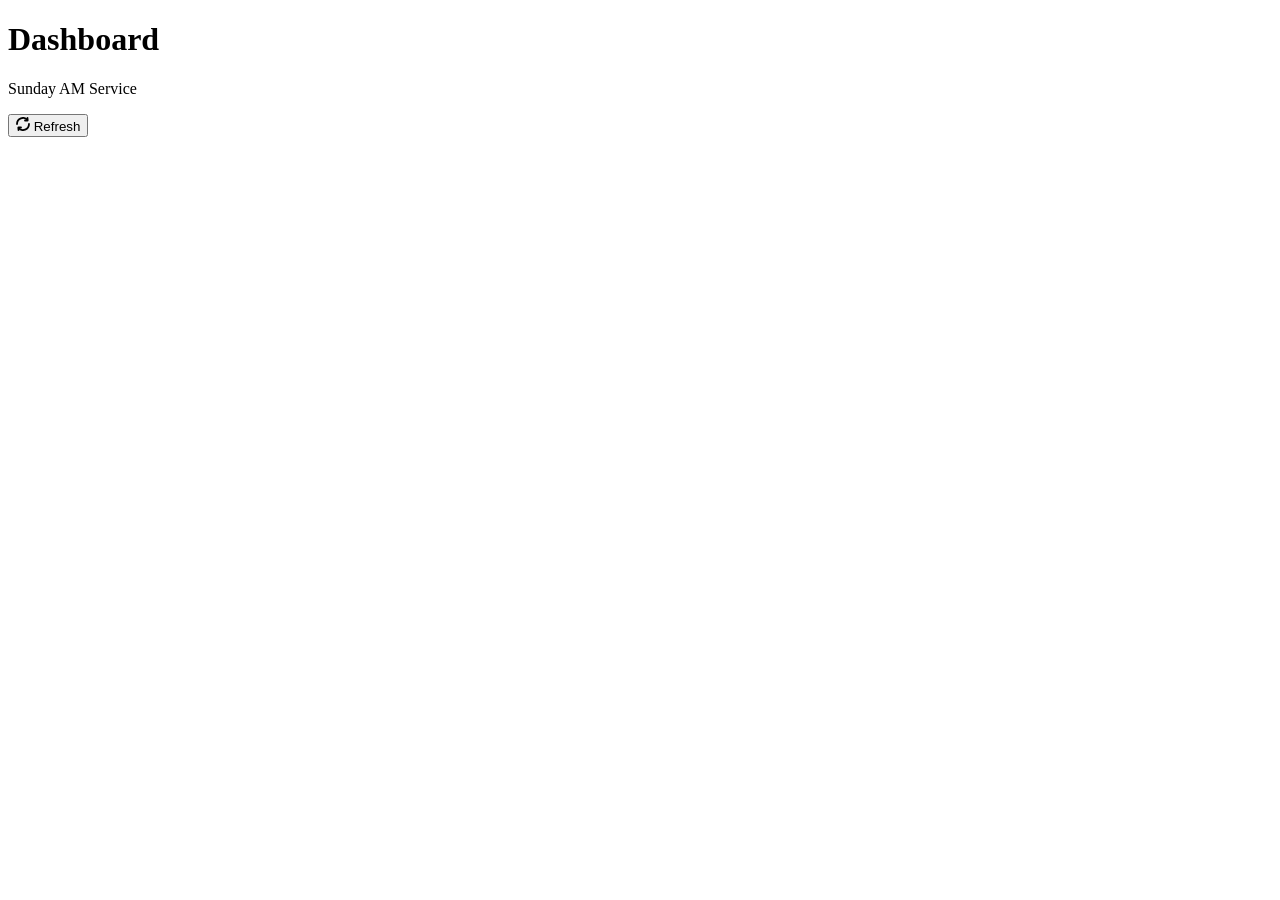
==== public/index.html @ e09a5e99 "feat: Grace Gate Check-In web companion Multi-page web app for church children's check-in management" ====
<!DOCTYPE html>
<html lang="en">
<head>
  <meta charset="UTF-8">
  <meta name="viewport" content="width=device-width, initial-scale=1.0">
  <title>Dashboard — Church Check-In</title>
  <link rel="preconnect" href="https://fonts.googleapis.com">
  <link rel="preconnect" href="https://fonts.gstatic.com" crossorigin>
  <link href="https://fonts.googleapis.com/css2?family=Inter:wght@400;500;600;700&display=swap" rel="stylesheet">
  <link rel="stylesheet" href="/css/common.css">
</head>
<body>
  <div class="app-layout">
    <div id="nav-container"></div>

    <div class="main-content">
      <div class="page-header">
        <div>
          <h1>Dashboard</h1>
          <p class="subtitle" id="dashboard-subtitle">Sunday AM Service</p>
        </div>
        <div class="page-header-actions">
          <button class="btn btn-secondary btn-sm" id="refreshBtn">
            <svg width="14" height="14" viewBox="0 0 14 14" fill="none" stroke="currentColor" stroke-width="1.8" stroke-linecap="round" stroke-linejoin="round">
              <path d="M1 7a6 6 0 0 1 10.5-4"/>
              <path d="M13 7a6 6 0 0 1-10.5 4"/>
              <path d="M11.5 1v2.5H9"/>
              <path d="M2.5 13v-2.5H5"/>
            </svg>
            Refresh
          </button>
        </div>
      </div>

      <!-- Stat Cards -->
      <div class="stat-cards" id="stat-cards"></div>

      <!-- Room Breakdown -->
      <div class="card mb-4" id="room-breakdown" style="margin-bottom: 20px;"></div>

      <!-- Bottom grid: Code Lookup + Activity Feed -->
      <div class="grid-2" style="align-items: start;">
        <div class="card" id="code-lookup"></div>
        <div class="card" id="activity-feed"></div>
      </div>
    </div>
  </div>

  <script src="/js/common.js"></script>
  <script src="/js/nav.js"></script>
  <script src="/js/dashboard.js"></script>
</body>
</html>
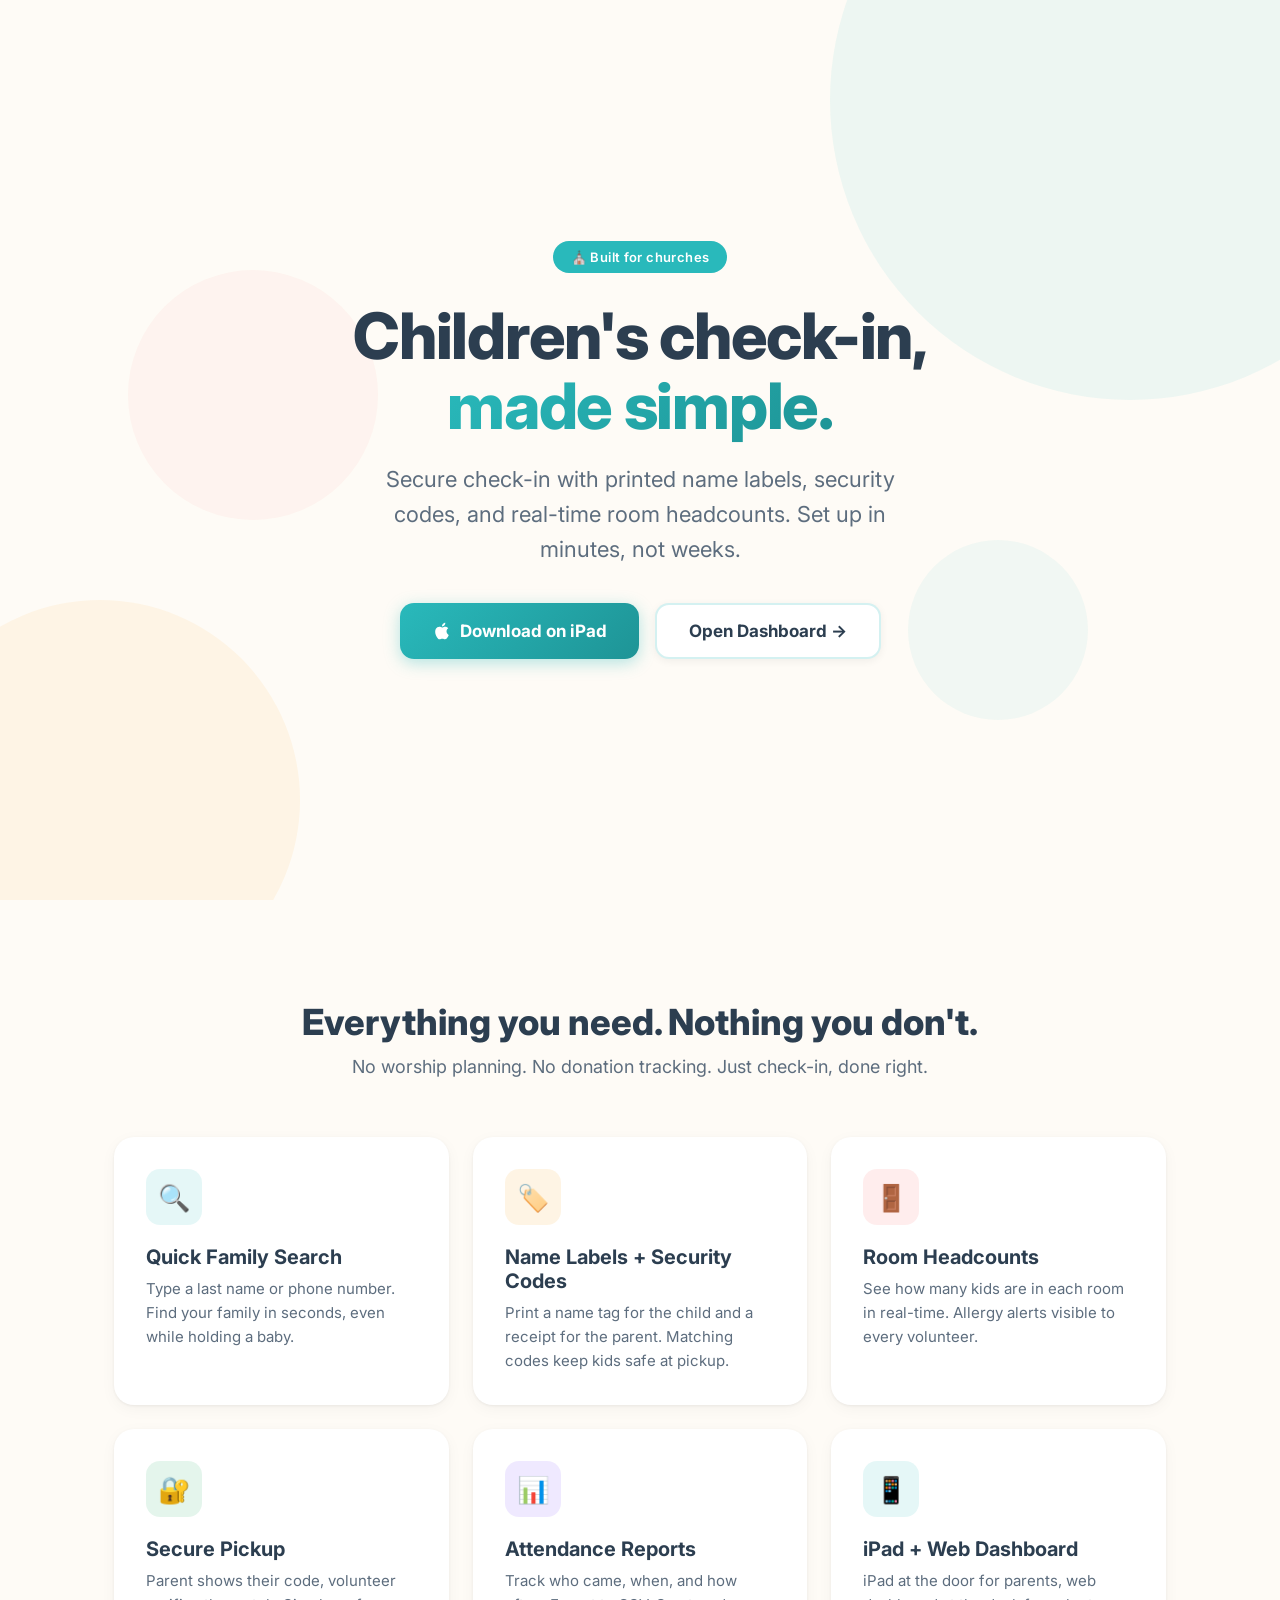
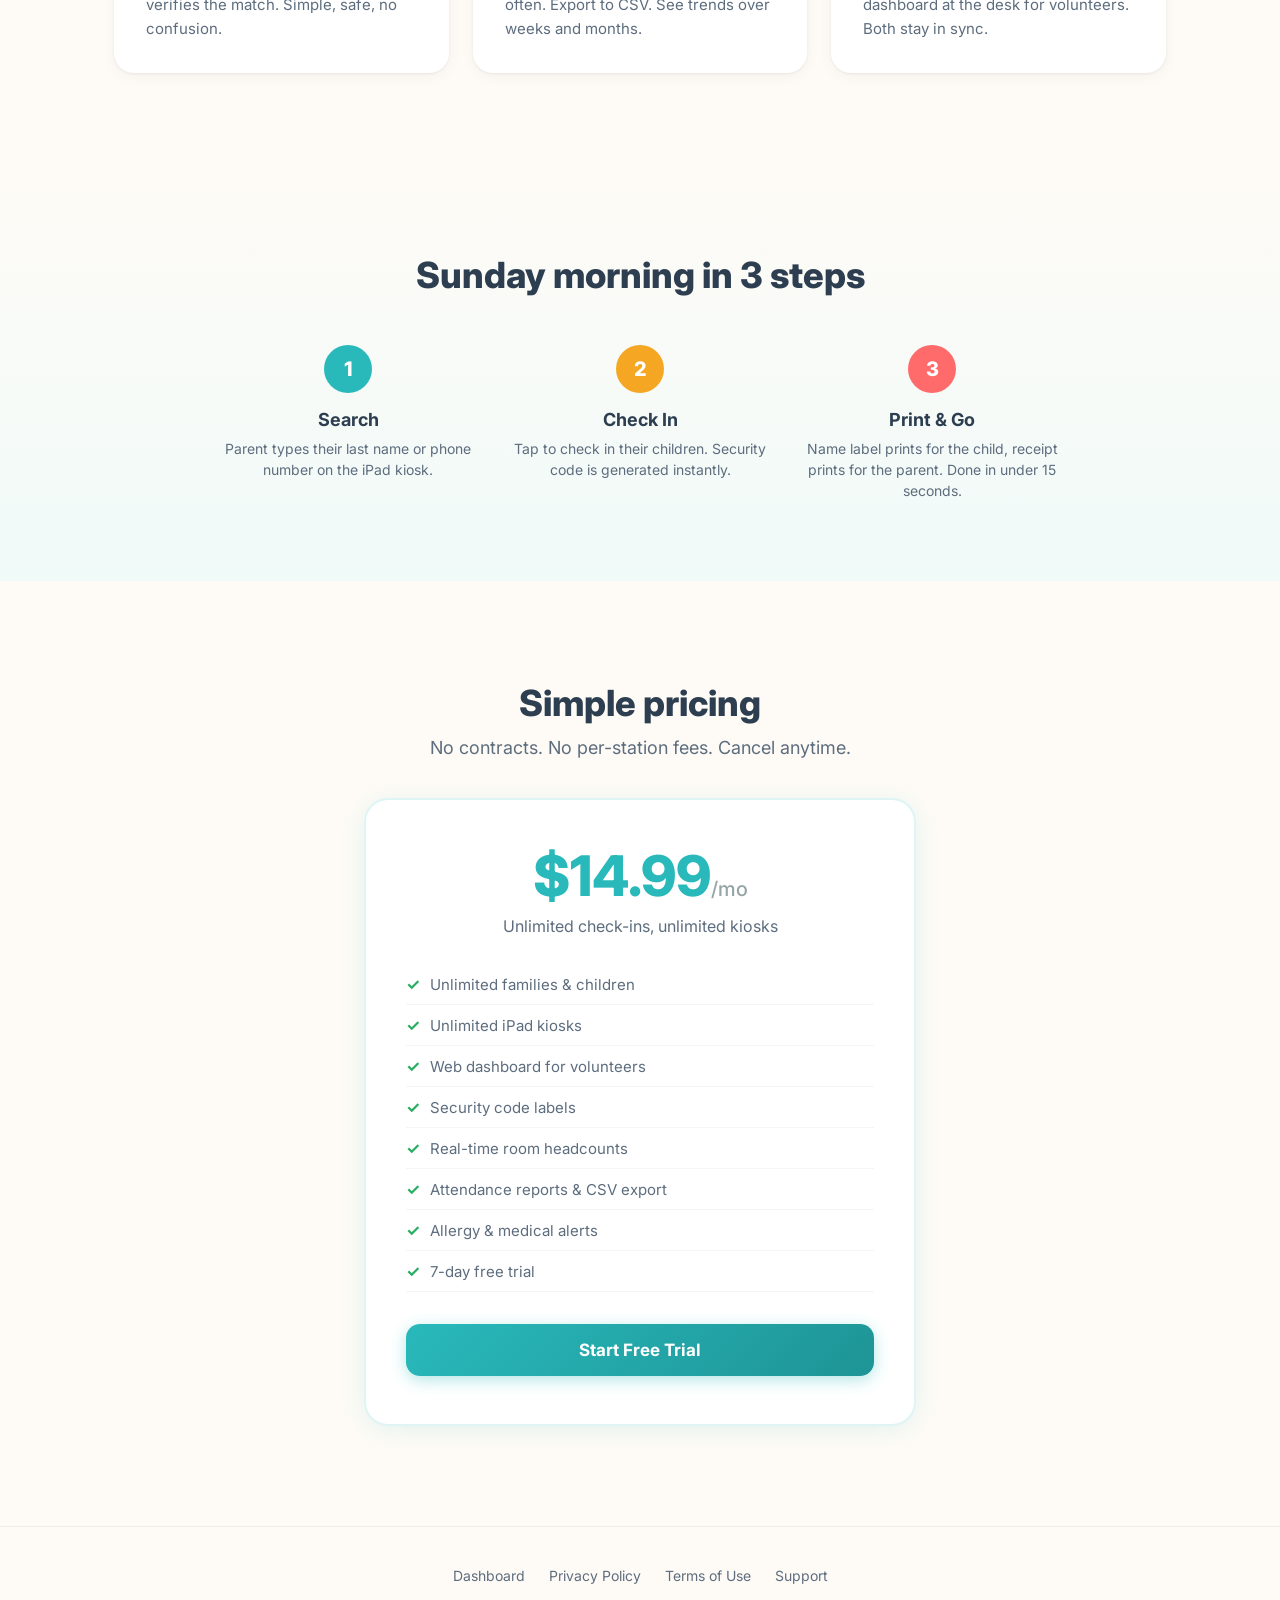
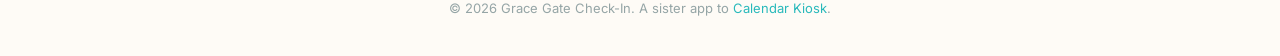
==== commit 5b7aaa89: "fix: rename index.html to dashboard.html, landing page becomes index.html Cloudflare serves index.ht" ====
--- a/public/index.html
+++ b/public/index.html
@@ -1,53 +1,497 @@
 <!DOCTYPE html>
 <html lang="en">
 <head>
-  <meta charset="UTF-8">
-  <meta name="viewport" content="width=device-width, initial-scale=1.0">
-  <title>Dashboard — Church Check-In</title>
-  <link rel="preconnect" href="https://fonts.googleapis.com">
-  <link rel="preconnect" href="https://fonts.gstatic.com" crossorigin>
-  <link href="https://fonts.googleapis.com/css2?family=Inter:wght@400;500;600;700&display=swap" rel="stylesheet">
-  <link rel="stylesheet" href="/css/common.css">
+<meta charset="utf-8">
+<meta name="viewport" content="width=device-width, initial-scale=1">
+<title>Grace Gate Check-In — Simple Children's Check-In for Churches</title>
+<link href="https://fonts.googleapis.com/css2?family=Inter:wght@400;500;600;700;800&display=swap" rel="stylesheet">
+<style>
+  :root {
+    --primary: #29B9BB;
+    --primary-dark: #1E9496;
+    --secondary: #F5A623;
+    --coral: #FF6B6B;
+    --bg: #FEFBF6;
+    --surface: #FFFFFF;
+    --text: #2C3E50;
+    --text-secondary: #5D6D7E;
+    --text-muted: #95A5A6;
+    --success: #27AE60;
+  }
+
+  * { margin: 0; padding: 0; box-sizing: border-box; }
+
+  body {
+    font-family: 'Inter', -apple-system, sans-serif;
+    background: var(--bg);
+    color: var(--text);
+    overflow-x: hidden;
+  }
+
+  /* ===== Hero ===== */
+  .hero {
+    position: relative;
+    min-height: 100vh;
+    display: flex;
+    align-items: center;
+    justify-content: center;
+    text-align: center;
+    padding: 40px 24px;
+    overflow: hidden;
+  }
+
+  .hero-bg {
+    position: absolute;
+    inset: 0;
+    z-index: 0;
+  }
+
+  .hero-bg .circle {
+    position: absolute;
+    border-radius: 50%;
+    opacity: 0.08;
+  }
+
+  .hero-bg .c1 { width: 600px; height: 600px; background: var(--primary); top: -200px; right: -150px; }
+  .hero-bg .c2 { width: 400px; height: 400px; background: var(--secondary); bottom: -100px; left: -100px; }
+  .hero-bg .c3 { width: 250px; height: 250px; background: var(--coral); top: 30%; left: 10%; opacity: 0.05; }
+  .hero-bg .c4 { width: 180px; height: 180px; background: var(--primary); bottom: 20%; right: 15%; opacity: 0.06; }
+
+  .hero-content {
+    position: relative;
+    z-index: 1;
+    max-width: 700px;
+  }
+
+  .hero-badge {
+    display: inline-flex;
+    align-items: center;
+    gap: 8px;
+    padding: 8px 18px;
+    background: var(--primary);
+    color: white;
+    border-radius: 30px;
+    font-size: 13px;
+    font-weight: 600;
+    letter-spacing: 0.03em;
+    margin-bottom: 28px;
+  }
+
+  .hero h1 {
+    font-size: clamp(40px, 6vw, 64px);
+    font-weight: 800;
+    line-height: 1.1;
+    margin-bottom: 20px;
+    letter-spacing: -0.02em;
+  }
+
+  .hero h1 .highlight {
+    background: linear-gradient(135deg, var(--primary), var(--primary-dark));
+    -webkit-background-clip: text;
+    -webkit-text-fill-color: transparent;
+    background-clip: text;
+  }
+
+  .hero p {
+    font-size: clamp(18px, 2.5vw, 22px);
+    color: var(--text-secondary);
+    line-height: 1.6;
+    margin-bottom: 36px;
+    max-width: 560px;
+    margin-left: auto;
+    margin-right: auto;
+  }
+
+  .hero-actions {
+    display: flex;
+    gap: 16px;
+    justify-content: center;
+    flex-wrap: wrap;
+  }
+
+  .btn {
+    display: inline-flex;
+    align-items: center;
+    gap: 8px;
+    padding: 16px 32px;
+    border-radius: 14px;
+    font-size: 17px;
+    font-weight: 700;
+    font-family: inherit;
+    text-decoration: none;
+    border: none;
+    cursor: pointer;
+    transition: transform 0.2s, box-shadow 0.2s;
+  }
+
+  .btn:hover { transform: translateY(-2px); }
+
+  .btn-primary {
+    background: linear-gradient(135deg, var(--primary), var(--primary-dark));
+    color: white;
+    box-shadow: 0 4px 16px rgba(41, 185, 187, 0.35);
+  }
+
+  .btn-primary:hover { box-shadow: 0 6px 24px rgba(41, 185, 187, 0.45); }
+
+  .btn-secondary {
+    background: var(--surface);
+    color: var(--text);
+    border: 2px solid rgba(41, 185, 187, 0.2);
+    box-shadow: 0 2px 8px rgba(0,0,0,0.06);
+  }
+
+  .btn-secondary:hover { border-color: var(--primary); }
+
+  /* ===== Features ===== */
+  .features {
+    padding: 100px 24px;
+    max-width: 1100px;
+    margin: 0 auto;
+  }
+
+  .features-header {
+    text-align: center;
+    margin-bottom: 60px;
+  }
+
+  .features-header h2 {
+    font-size: 36px;
+    font-weight: 800;
+    margin-bottom: 12px;
+  }
+
+  .features-header p {
+    font-size: 18px;
+    color: var(--text-secondary);
+  }
+
+  .features-grid {
+    display: grid;
+    grid-template-columns: repeat(auto-fit, minmax(300px, 1fr));
+    gap: 24px;
+  }
+
+  .feature-card {
+    background: var(--surface);
+    border-radius: 20px;
+    padding: 32px;
+    box-shadow: 0 1px 3px rgba(0,0,0,0.06), 0 4px 16px rgba(0,0,0,0.04);
+    transition: transform 0.2s, box-shadow 0.2s;
+  }
+
+  .feature-card:hover {
+    transform: translateY(-4px);
+    box-shadow: 0 8px 32px rgba(0,0,0,0.08);
+  }
+
+  .feature-icon {
+    width: 56px;
+    height: 56px;
+    border-radius: 14px;
+    display: flex;
+    align-items: center;
+    justify-content: center;
+    font-size: 26px;
+    margin-bottom: 20px;
+  }
+
+  .feature-card h3 {
+    font-size: 20px;
+    font-weight: 700;
+    margin-bottom: 8px;
+  }
+
+  .feature-card p {
+    font-size: 15px;
+    color: var(--text-secondary);
+    line-height: 1.6;
+  }
+
+  /* ===== How It Works ===== */
+  .how-it-works {
+    padding: 80px 24px;
+    background: linear-gradient(180deg, var(--bg) 0%, #F0FAF9 100%);
+  }
+
+  .how-it-works-inner {
+    max-width: 900px;
+    margin: 0 auto;
+    text-align: center;
+  }
+
+  .how-it-works h2 {
+    font-size: 36px;
+    font-weight: 800;
+    margin-bottom: 48px;
+  }
+
+  .steps {
+    display: flex;
+    gap: 32px;
+    justify-content: center;
+    flex-wrap: wrap;
+  }
+
+  .step {
+    flex: 1;
+    min-width: 200px;
+    max-width: 260px;
+    text-align: center;
+  }
+
+  .step-number {
+    width: 48px;
+    height: 48px;
+    border-radius: 50%;
+    display: flex;
+    align-items: center;
+    justify-content: center;
+    font-size: 20px;
+    font-weight: 800;
+    color: white;
+    margin: 0 auto 16px;
+  }
+
+  .step h3 {
+    font-size: 18px;
+    font-weight: 700;
+    margin-bottom: 8px;
+  }
+
+  .step p {
+    font-size: 14px;
+    color: var(--text-secondary);
+    line-height: 1.5;
+  }
+
+  /* ===== Pricing ===== */
+  .pricing {
+    padding: 100px 24px;
+    text-align: center;
+    max-width: 600px;
+    margin: 0 auto;
+  }
+
+  .pricing h2 {
+    font-size: 36px;
+    font-weight: 800;
+    margin-bottom: 12px;
+  }
+
+  .pricing > p {
+    font-size: 18px;
+    color: var(--text-secondary);
+    margin-bottom: 40px;
+  }
+
+  .price-card {
+    background: var(--surface);
+    border-radius: 24px;
+    padding: 48px 40px;
+    box-shadow: 0 4px 24px rgba(41, 185, 187, 0.12);
+    border: 2px solid rgba(41, 185, 187, 0.15);
+  }
+
+  .price-amount {
+    font-size: 56px;
+    font-weight: 800;
+    color: var(--primary);
+    line-height: 1;
+  }
+
+  .price-amount span {
+    font-size: 20px;
+    font-weight: 500;
+    color: var(--text-muted);
+  }
+
+  .price-desc {
+    font-size: 16px;
+    color: var(--text-secondary);
+    margin: 12px 0 28px;
+  }
+
+  .price-features {
+    list-style: none;
+    text-align: left;
+    margin-bottom: 32px;
+  }
+
+  .price-features li {
+    padding: 10px 0;
+    font-size: 15px;
+    color: var(--text-secondary);
+    display: flex;
+    align-items: center;
+    gap: 10px;
+    border-bottom: 1px solid rgba(0,0,0,0.04);
+  }
+
+  .price-features li::before {
+    content: '✓';
+    color: var(--success);
+    font-weight: 700;
+    font-size: 16px;
+  }
+
+  /* ===== Footer ===== */
+  .footer {
+    padding: 40px 24px;
+    text-align: center;
+    border-top: 1px solid rgba(0,0,0,0.06);
+  }
+
+  .footer-links {
+    display: flex;
+    gap: 24px;
+    justify-content: center;
+    margin-bottom: 16px;
+  }
+
+  .footer-links a {
+    font-size: 14px;
+    color: var(--text-secondary);
+    text-decoration: none;
+  }
+
+  .footer-links a:hover { color: var(--primary); }
+
+  .footer p {
+    font-size: 13px;
+    color: var(--text-muted);
+  }
+
+  /* ===== Responsive ===== */
+  @media (max-width: 768px) {
+    .features-grid { grid-template-columns: 1fr; }
+    .steps { flex-direction: column; align-items: center; }
+    .hero-actions { flex-direction: column; align-items: center; }
+    .price-card { padding: 32px 24px; }
+  }
+</style>
 </head>
 <body>
-  <div class="app-layout">
-    <div id="nav-container"></div>
-
-    <div class="main-content">
-      <div class="page-header">
-        <div>
-          <h1>Dashboard</h1>
-          <p class="subtitle" id="dashboard-subtitle">Sunday AM Service</p>
-        </div>
-        <div class="page-header-actions">
-          <button class="btn btn-secondary btn-sm" id="refreshBtn">
-            <svg width="14" height="14" viewBox="0 0 14 14" fill="none" stroke="currentColor" stroke-width="1.8" stroke-linecap="round" stroke-linejoin="round">
-              <path d="M1 7a6 6 0 0 1 10.5-4"/>
-              <path d="M13 7a6 6 0 0 1-10.5 4"/>
-              <path d="M11.5 1v2.5H9"/>
-              <path d="M2.5 13v-2.5H5"/>
-            </svg>
-            Refresh
-          </button>
-        </div>
+
+<!-- Hero -->
+<section class="hero">
+  <div class="hero-bg">
+    <div class="circle c1"></div>
+    <div class="circle c2"></div>
+    <div class="circle c3"></div>
+    <div class="circle c4"></div>
+  </div>
+  <div class="hero-content">
+    <div class="hero-badge">⛪ Built for churches</div>
+    <h1>Children's check-in,<br><span class="highlight">made simple.</span></h1>
+    <p>Secure check-in with printed name labels, security codes, and real-time room headcounts. Set up in minutes, not weeks.</p>
+    <div class="hero-actions">
+      <a href="https://apps.apple.com" class="btn btn-primary">
+        <svg width="20" height="20" viewBox="0 0 24 24" fill="currentColor"><path d="M18.71 19.5c-.83 1.24-1.71 2.45-3.05 2.47-1.34.03-1.77-.79-3.29-.79-1.53 0-2 .77-3.27.82-1.31.05-2.3-1.32-3.14-2.53C4.25 17 2.94 12.45 4.7 9.39c.87-1.52 2.43-2.48 4.12-2.51 1.28-.02 2.5.87 3.29.87.78 0 2.26-1.07 3.8-.91.65.03 2.47.26 3.64 1.98-.09.06-2.17 1.28-2.15 3.81.03 3.02 2.65 4.03 2.68 4.04-.03.07-.42 1.44-1.38 2.83M13 3.5c.73-.83 1.94-1.46 2.94-1.5.13 1.17-.34 2.35-1.04 3.19-.69.85-1.83 1.51-2.95 1.42-.15-1.15.41-2.35 1.05-3.11z"/></svg>
+        Download on iPad
+      </a>
+      <a href="/pair.html" class="btn btn-secondary">
+        Open Dashboard →
+      </a>
+    </div>
+  </div>
+</section>
+
+<!-- Features -->
+<section class="features">
+  <div class="features-header">
+    <h2>Everything you need. Nothing you don't.</h2>
+    <p>No worship planning. No donation tracking. Just check-in, done right.</p>
+  </div>
+  <div class="features-grid">
+    <div class="feature-card">
+      <div class="feature-icon" style="background:rgba(41,185,187,0.12)">🔍</div>
+      <h3>Quick Family Search</h3>
+      <p>Type a last name or phone number. Find your family in seconds, even while holding a baby.</p>
+    </div>
+    <div class="feature-card">
+      <div class="feature-icon" style="background:rgba(245,166,35,0.12)">🏷️</div>
+      <h3>Name Labels + Security Codes</h3>
+      <p>Print a name tag for the child and a receipt for the parent. Matching codes keep kids safe at pickup.</p>
+    </div>
+    <div class="feature-card">
+      <div class="feature-icon" style="background:rgba(255,107,107,0.12)">🚪</div>
+      <h3>Room Headcounts</h3>
+      <p>See how many kids are in each room in real-time. Allergy alerts visible to every volunteer.</p>
+    </div>
+    <div class="feature-card">
+      <div class="feature-icon" style="background:rgba(39,174,96,0.12)">🔐</div>
+      <h3>Secure Pickup</h3>
+      <p>Parent shows their code, volunteer verifies the match. Simple, safe, no confusion.</p>
+    </div>
+    <div class="feature-card">
+      <div class="feature-icon" style="background:rgba(124,77,255,0.12)">📊</div>
+      <h3>Attendance Reports</h3>
+      <p>Track who came, when, and how often. Export to CSV. See trends over weeks and months.</p>
+    </div>
+    <div class="feature-card">
+      <div class="feature-icon" style="background:rgba(41,185,187,0.12)">📱</div>
+      <h3>iPad + Web Dashboard</h3>
+      <p>iPad at the door for parents, web dashboard at the desk for volunteers. Both stay in sync.</p>
+    </div>
+  </div>
+</section>
+
+<!-- How It Works -->
+<section class="how-it-works">
+  <div class="how-it-works-inner">
+    <h2>Sunday morning in 3 steps</h2>
+    <div class="steps">
+      <div class="step">
+        <div class="step-number" style="background:var(--primary)">1</div>
+        <h3>Search</h3>
+        <p>Parent types their last name or phone number on the iPad kiosk.</p>
       </div>
-
-      <!-- Stat Cards -->
-      <div class="stat-cards" id="stat-cards"></div>
-
-      <!-- Room Breakdown -->
-      <div class="card mb-4" id="room-breakdown" style="margin-bottom: 20px;"></div>
-
-      <!-- Bottom grid: Code Lookup + Activity Feed -->
-      <div class="grid-2" style="align-items: start;">
-        <div class="card" id="code-lookup"></div>
-        <div class="card" id="activity-feed"></div>
+      <div class="step">
+        <div class="step-number" style="background:var(--secondary)">2</div>
+        <h3>Check In</h3>
+        <p>Tap to check in their children. Security code is generated instantly.</p>
       </div>
-    </div>
-  </div>
-
-  <script src="/js/common.js"></script>
-  <script src="/js/nav.js"></script>
-  <script src="/js/dashboard.js"></script>
+      <div class="step">
+        <div class="step-number" style="background:var(--coral)">3</div>
+        <h3>Print & Go</h3>
+        <p>Name label prints for the child, receipt prints for the parent. Done in under 15 seconds.</p>
+      </div>
+    </div>
+  </div>
+</section>
+
+<!-- Pricing -->
+<section class="pricing">
+  <h2>Simple pricing</h2>
+  <p>No contracts. No per-station fees. Cancel anytime.</p>
+  <div class="price-card">
+    <div class="price-amount">$14.99<span>/mo</span></div>
+    <div class="price-desc">Unlimited check-ins, unlimited kiosks</div>
+    <ul class="price-features">
+      <li>Unlimited families & children</li>
+      <li>Unlimited iPad kiosks</li>
+      <li>Web dashboard for volunteers</li>
+      <li>Security code labels</li>
+      <li>Real-time room headcounts</li>
+      <li>Attendance reports & CSV export</li>
+      <li>Allergy & medical alerts</li>
+      <li>7-day free trial</li>
+    </ul>
+    <a href="https://apps.apple.com" class="btn btn-primary" style="width:100%;justify-content:center;">Start Free Trial</a>
+  </div>
+</section>
+
+<!-- Footer -->
+<footer class="footer">
+  <div class="footer-links">
+    <a href="/pair.html">Dashboard</a>
+    <a href="#">Privacy Policy</a>
+    <a href="#">Terms of Use</a>
+    <a href="#">Support</a>
+  </div>
+  <p>&copy; 2026 Grace Gate Check-In. A sister app to <a href="https://calendarkiosk.app" style="color:var(--primary);text-decoration:none;">Calendar Kiosk</a>.</p>
+</footer>
+
 </body>
 </html>
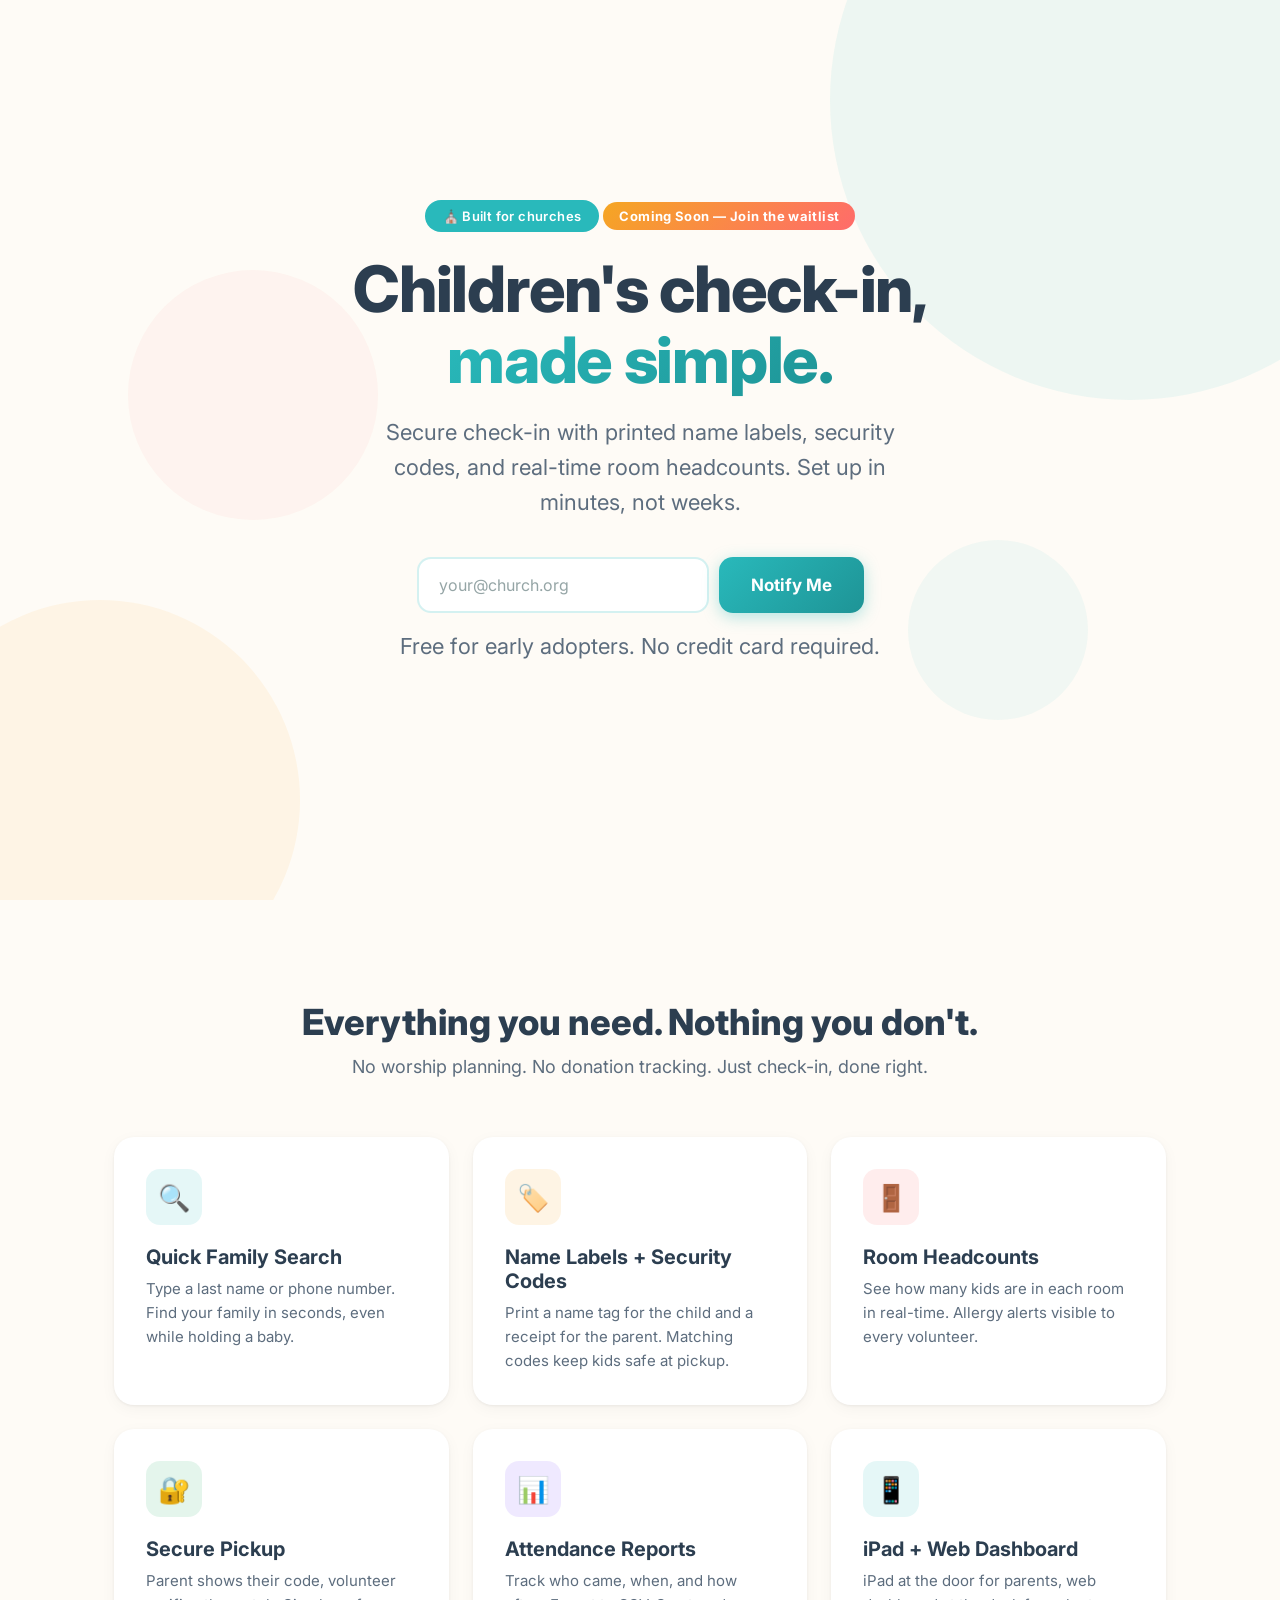
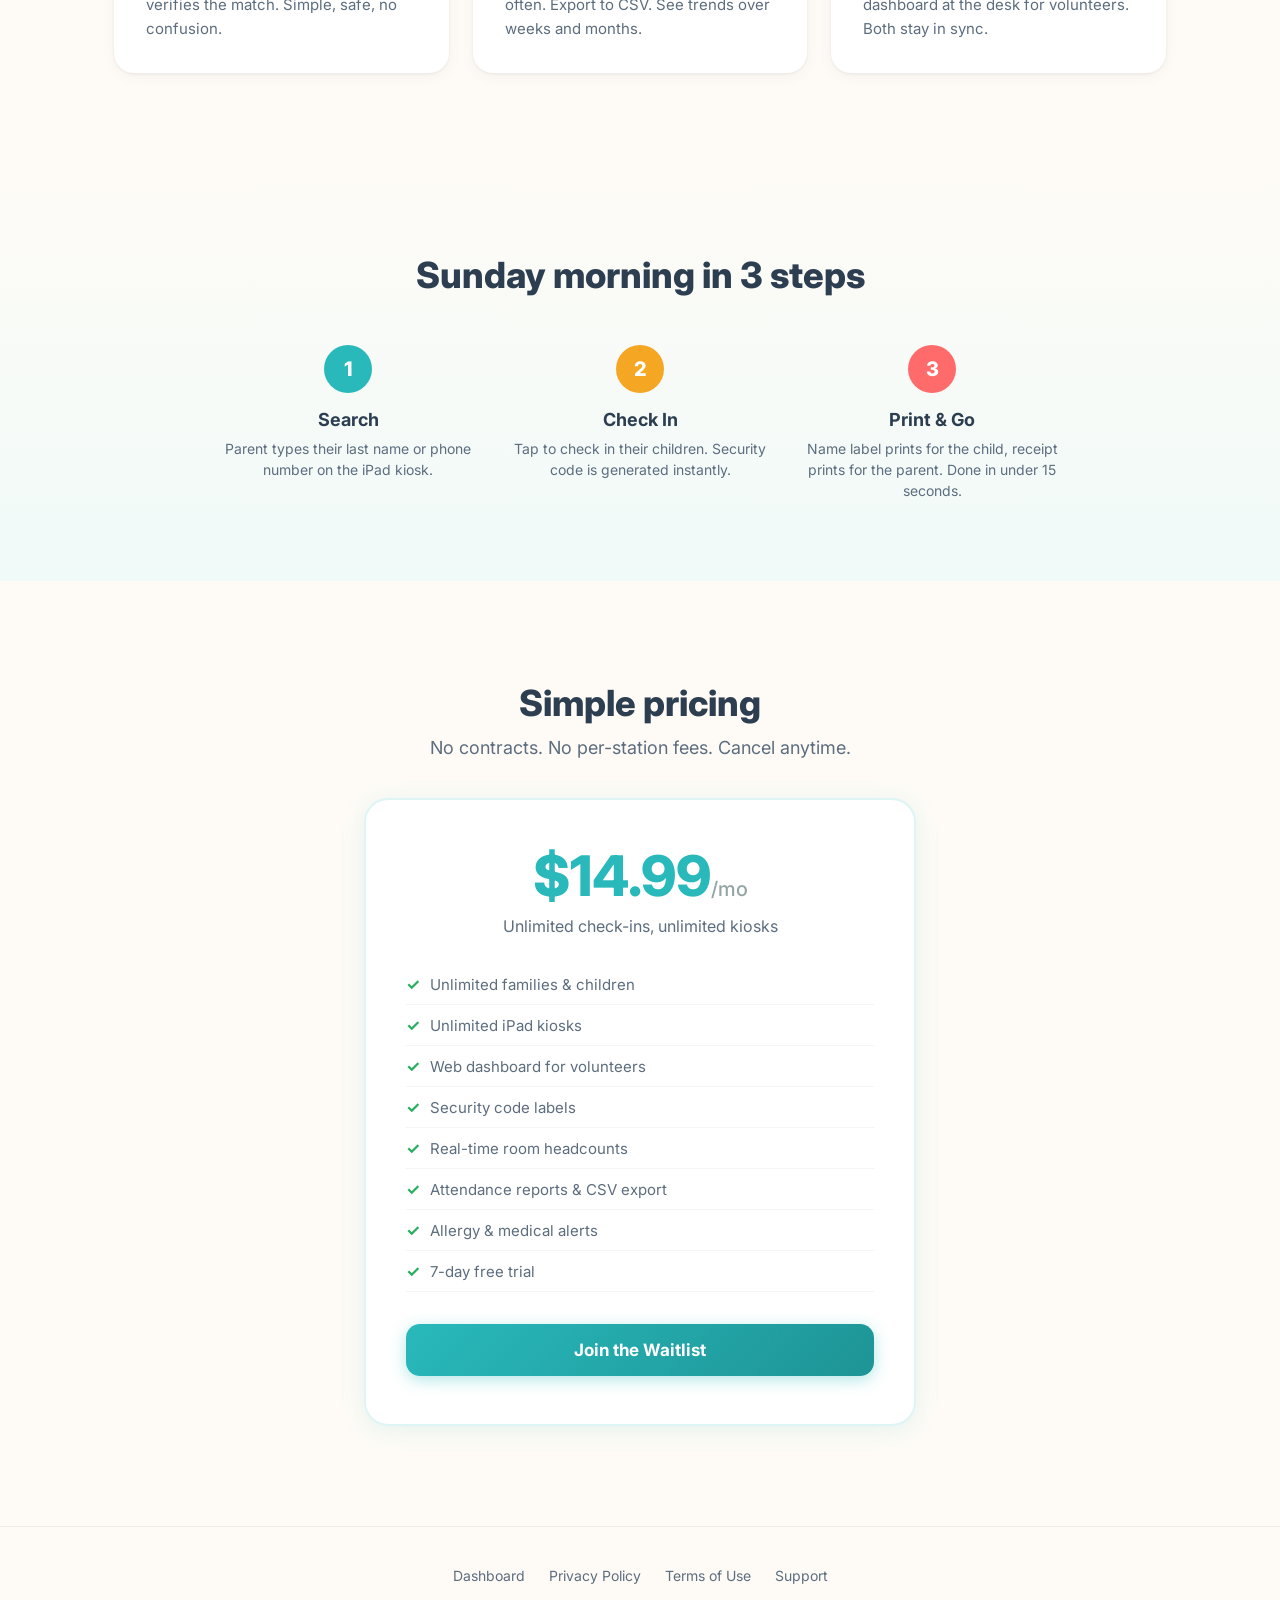
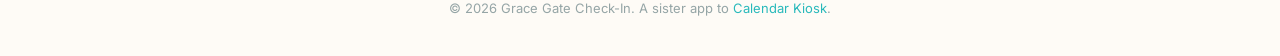
==== commit 94dfa6b8: "feat: add Coming Soon badge, waitlist email form, replace download button Hero shows "Coming Soon — " ====
--- a/public/index.html
+++ b/public/index.html
@@ -74,7 +74,56 @@
     font-size: 13px;
     font-weight: 600;
     letter-spacing: 0.03em;
-    margin-bottom: 28px;
+    margin-bottom: 12px;
+  }
+
+  .coming-soon-badge {
+    display: inline-block;
+    padding: 6px 16px;
+    background: linear-gradient(135deg, var(--secondary), var(--coral));
+    color: white;
+    border-radius: 20px;
+    font-size: 13px;
+    font-weight: 700;
+    letter-spacing: 0.03em;
+    margin-bottom: 24px;
+  }
+
+  .waitlist-form {
+    display: flex;
+    gap: 10px;
+    justify-content: center;
+    flex-wrap: wrap;
+    max-width: 460px;
+    margin: 0 auto;
+  }
+
+  .waitlist-form input[type="email"] {
+    flex: 1;
+    min-width: 220px;
+    padding: 16px 20px;
+    border-radius: 14px;
+    border: 2px solid rgba(41, 185, 187, 0.2);
+    font-size: 16px;
+    font-family: inherit;
+    background: var(--surface);
+    color: var(--text);
+    outline: none;
+    transition: border-color 0.2s;
+  }
+
+  .waitlist-form input[type="email"]:focus {
+    border-color: var(--primary);
+  }
+
+  .waitlist-form input[type="email"]::placeholder {
+    color: var(--text-muted);
+  }
+
+  .hero-sub-note {
+    font-size: 14px;
+    color: var(--text-muted);
+    margin-top: 16px;
   }
 
   .hero h1 {
@@ -383,17 +432,21 @@
   </div>
   <div class="hero-content">
     <div class="hero-badge">⛪ Built for churches</div>
+    <div class="coming-soon-badge">Coming Soon — Join the waitlist</div>
     <h1>Children's check-in,<br><span class="highlight">made simple.</span></h1>
     <p>Secure check-in with printed name labels, security codes, and real-time room headcounts. Set up in minutes, not weeks.</p>
     <div class="hero-actions">
-      <a href="https://apps.apple.com" class="btn btn-primary">
-        <svg width="20" height="20" viewBox="0 0 24 24" fill="currentColor"><path d="M18.71 19.5c-.83 1.24-1.71 2.45-3.05 2.47-1.34.03-1.77-.79-3.29-.79-1.53 0-2 .77-3.27.82-1.31.05-2.3-1.32-3.14-2.53C4.25 17 2.94 12.45 4.7 9.39c.87-1.52 2.43-2.48 4.12-2.51 1.28-.02 2.5.87 3.29.87.78 0 2.26-1.07 3.8-.91.65.03 2.47.26 3.64 1.98-.09.06-2.17 1.28-2.15 3.81.03 3.02 2.65 4.03 2.68 4.04-.03.07-.42 1.44-1.38 2.83M13 3.5c.73-.83 1.94-1.46 2.94-1.5.13 1.17-.34 2.35-1.04 3.19-.69.85-1.83 1.51-2.95 1.42-.15-1.15.41-2.35 1.05-3.11z"/></svg>
-        Download on iPad
-      </a>
-      <a href="/pair.html" class="btn btn-secondary">
-        Open Dashboard →
-      </a>
-    </div>
+      <form class="waitlist-form" onsubmit="return handleWaitlist(event)">
+        <input type="email" id="waitlist-email" placeholder="your@church.org" required>
+        <button type="submit" class="btn btn-primary">Notify Me</button>
+      </form>
+      <div id="waitlist-success" style="display:none;">
+        <div style="background:rgba(39,174,96,0.1);color:var(--success);padding:14px 24px;border-radius:12px;font-weight:600;font-size:15px;">
+          ✓ You're on the list! We'll email you when Grace Gate is ready.
+        </div>
+      </div>
+    </div>
+    <p class="hero-sub-note">Free for early adopters. No credit card required.</p>
   </div>
 </section>
 
@@ -478,7 +531,7 @@
       <li>Allergy & medical alerts</li>
       <li>7-day free trial</li>
     </ul>
-    <a href="https://apps.apple.com" class="btn btn-primary" style="width:100%;justify-content:center;">Start Free Trial</a>
+    <a href="#" class="btn btn-primary" style="width:100%;justify-content:center;" onclick="document.getElementById('waitlist-email').focus();window.scrollTo({top:0,behavior:'smooth'});return false;">Join the Waitlist</a>
   </div>
 </section>
 
@@ -493,5 +546,20 @@
   <p>&copy; 2026 Grace Gate Check-In. A sister app to <a href="https://calendarkiosk.app" style="color:var(--primary);text-decoration:none;">Calendar Kiosk</a>.</p>
 </footer>
 
+<script>
+function handleWaitlist(e) {
+  e.preventDefault();
+  const email = document.getElementById('waitlist-email').value;
+  // POC: store locally. Production: send to Worker API → CloudKit/email service
+  const list = JSON.parse(localStorage.getItem('gg_waitlist') || '[]');
+  if (!list.includes(email)) {
+    list.push(email);
+    localStorage.setItem('gg_waitlist', JSON.stringify(list));
+  }
+  document.querySelector('.waitlist-form').style.display = 'none';
+  document.getElementById('waitlist-success').style.display = 'block';
+  return false;
+}
+</script>
 </body>
 </html>
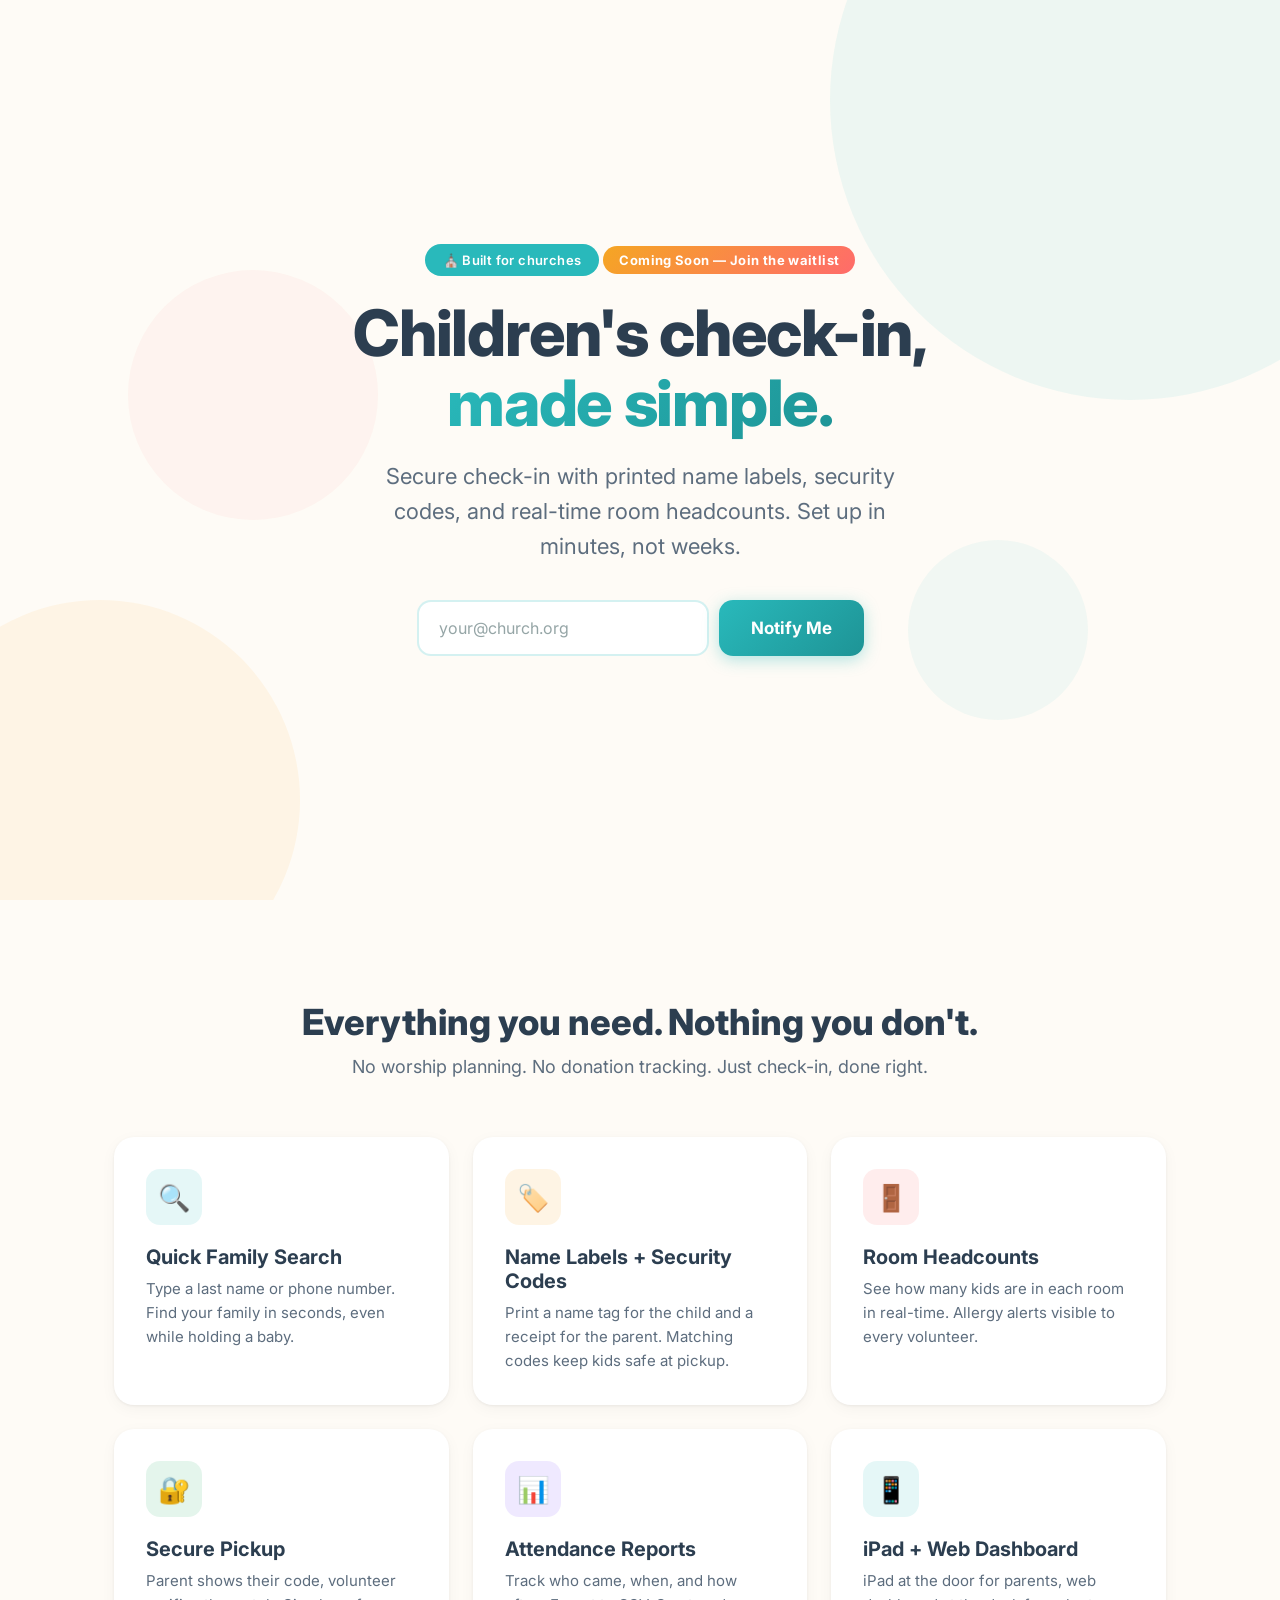
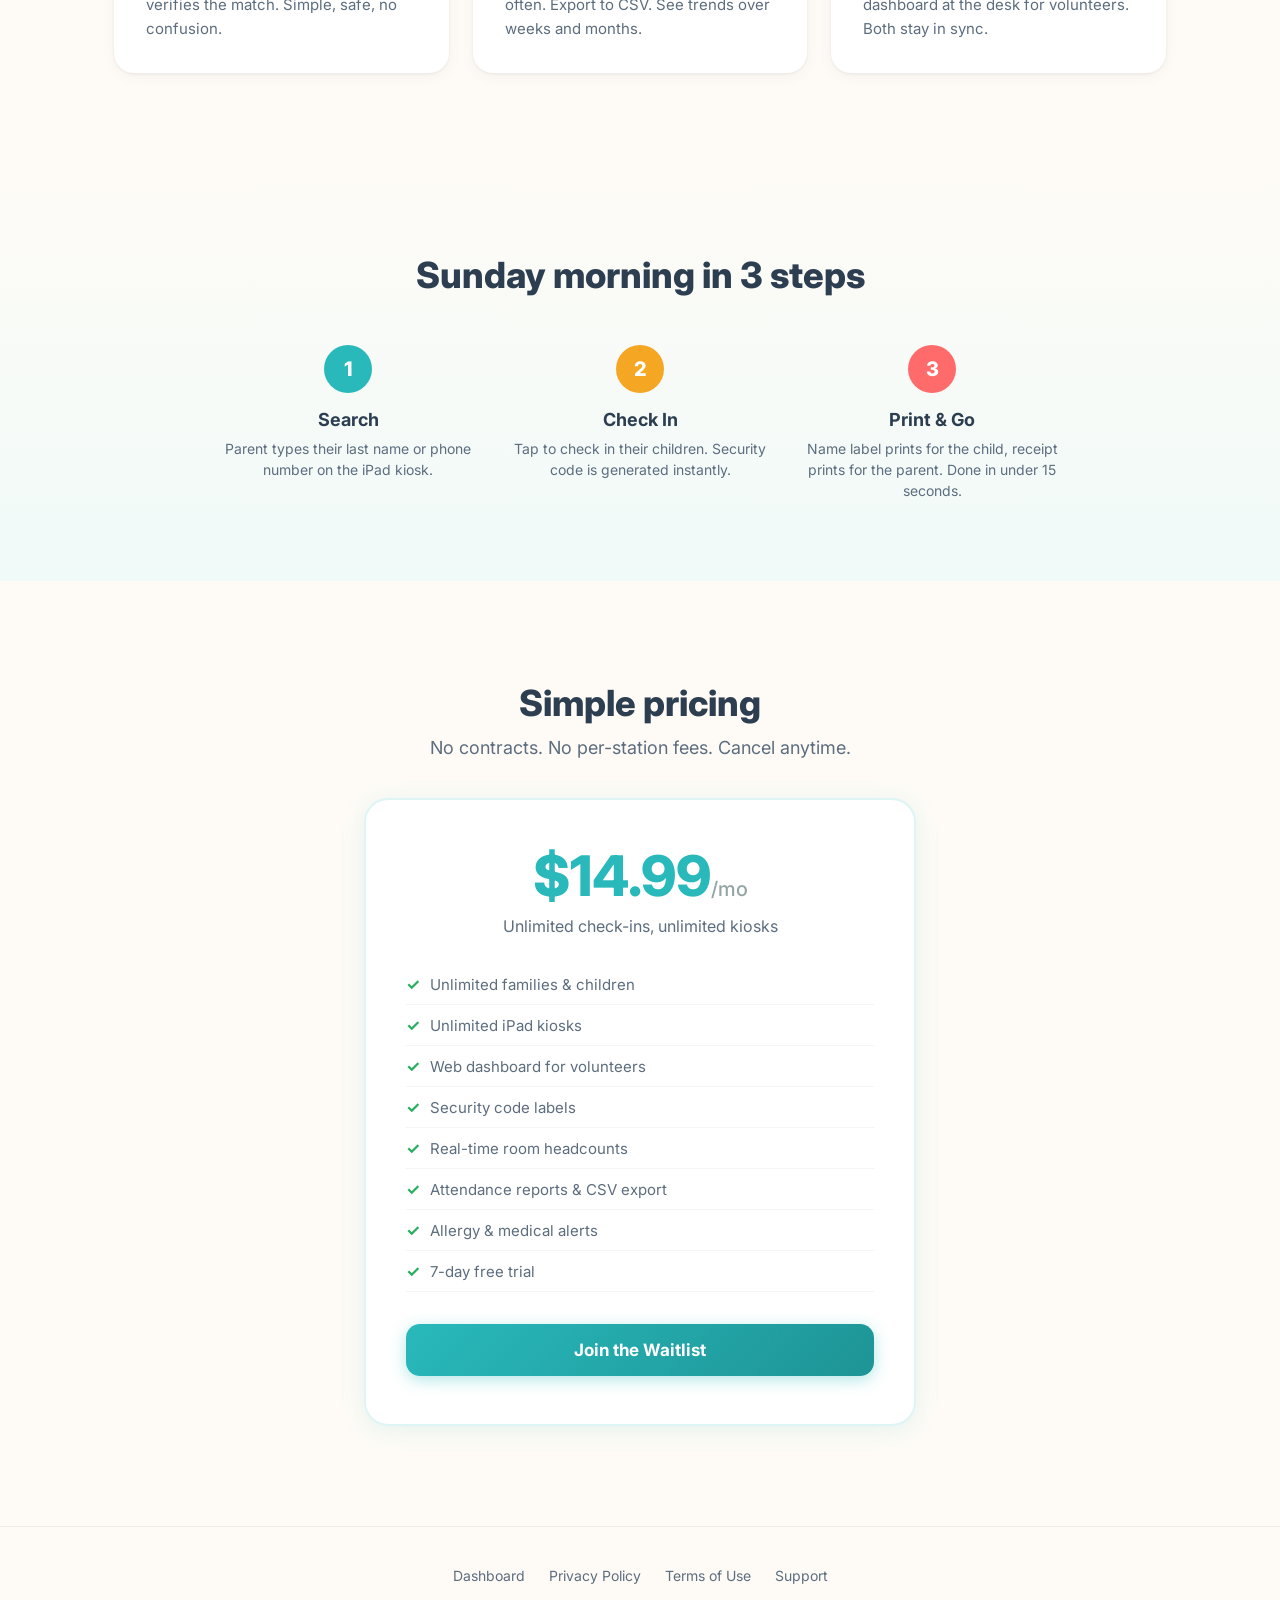
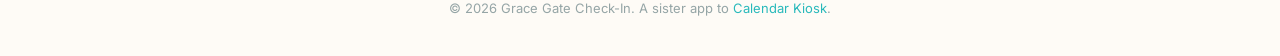
==== commit ff31ba22: "fix: remove early adopter note from hero Co-Authored-By: Claude Opus 4.6 (1M context) <noreply@anthr" ====
--- a/public/index.html
+++ b/public/index.html
@@ -446,7 +446,6 @@
         </div>
       </div>
     </div>
-    <p class="hero-sub-note">Free for early adopters. No credit card required.</p>
   </div>
 </section>
 
